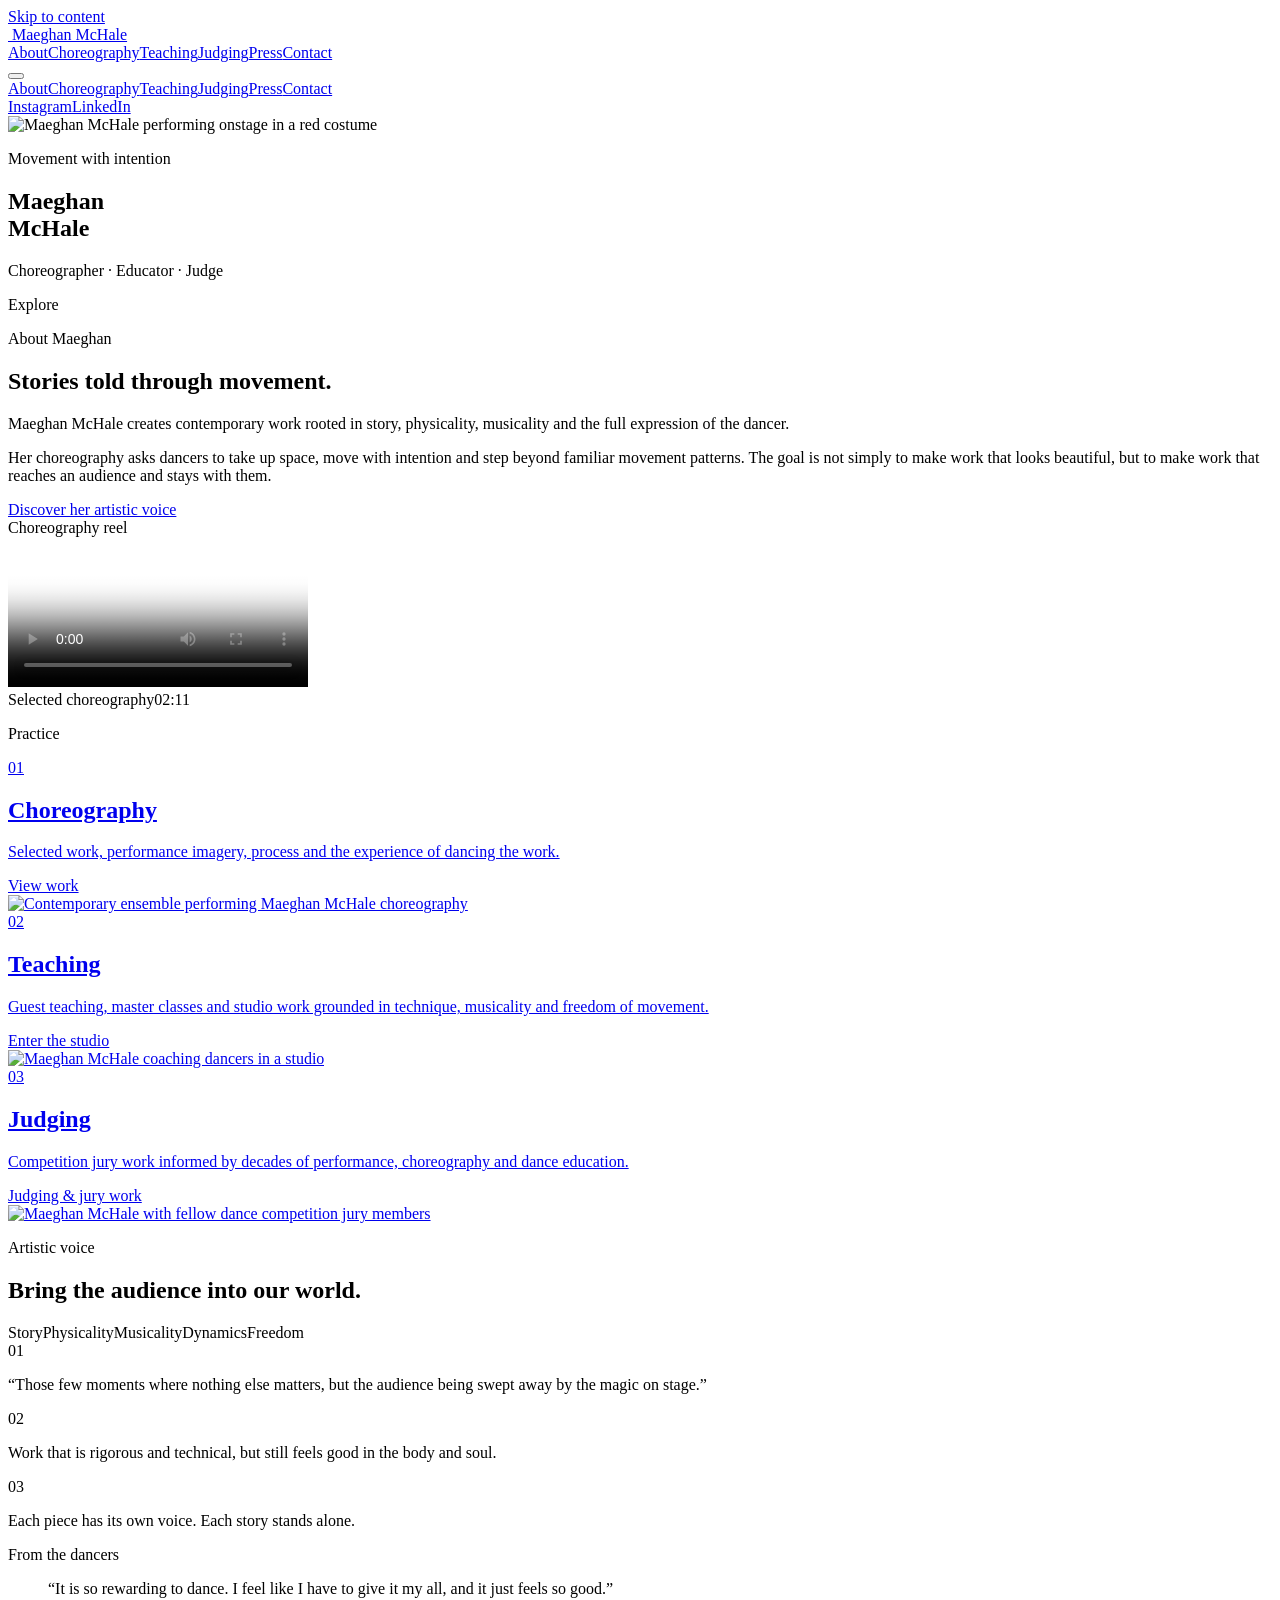
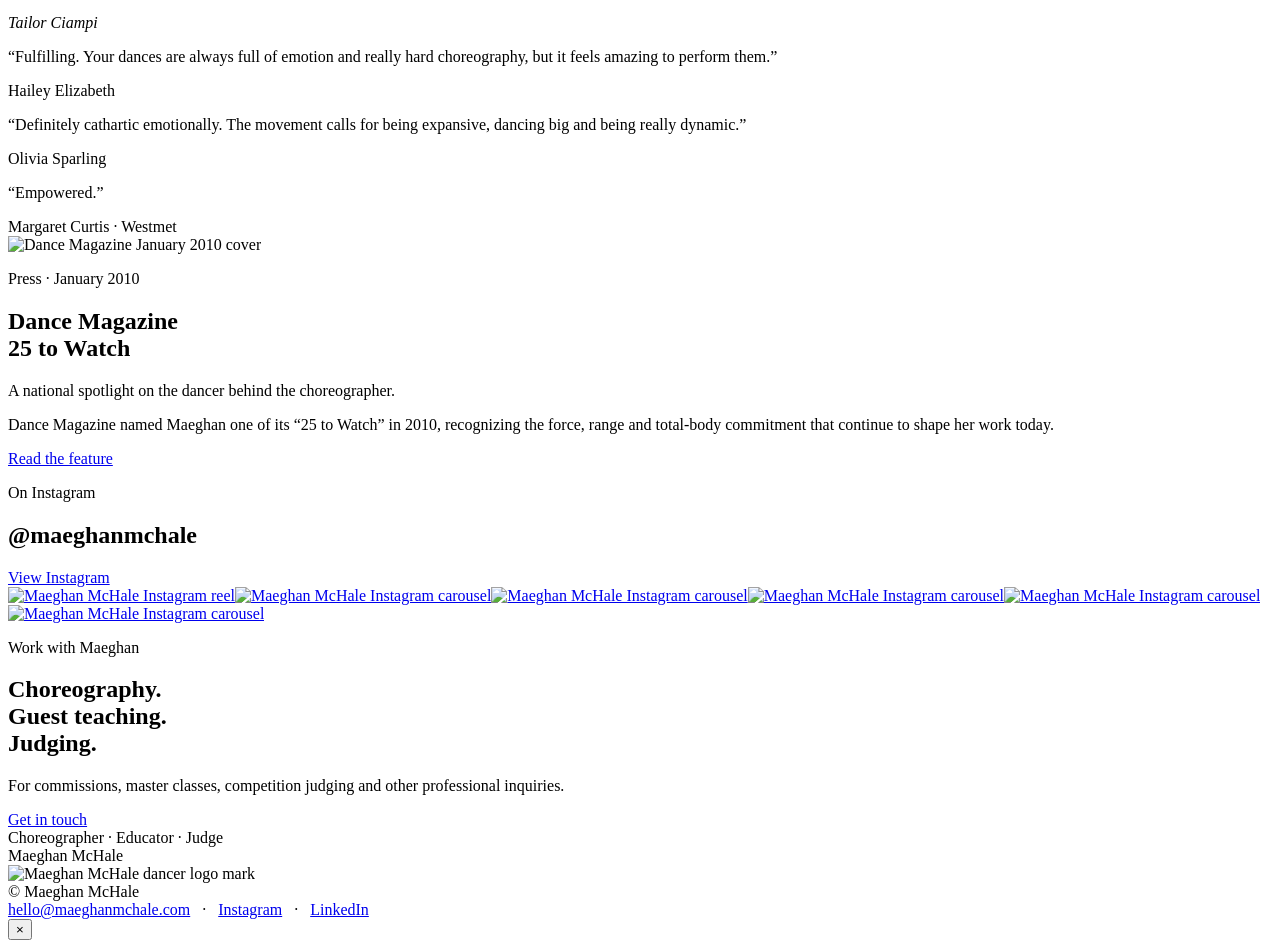
==== index.html @ ac483051 "Add files via upload" ====
<!doctype html>
<html lang="en"><head><meta charset="utf-8"><meta name="viewport" content="width=device-width, initial-scale=1"><title>Maeghan McHale | Choreographer, Educator, Judge</title><meta name="description" content="Official website of choreographer, educator and judge Maeghan McHale."><meta name="theme-color" content="#0a0a0a"><link rel="stylesheet" href="assets/css/styles.css"></head><body data-page="home"><a class="skip-link" href="#main">Skip to content</a>
<header class="site-header">
  <a class="brand" href="index.html" aria-label="Maeghan McHale home">
    <img class="brand-mark" src="assets/img/logo-mark.png" alt="" aria-hidden="true">
    <span class="brand-name">Maeghan McHale</span>
  </a>
  <nav class="desktop-nav" aria-label="Primary"><a data-nav="about" href="about.html">About</a><a data-nav="choreography" href="choreography.html">Choreography</a><a data-nav="teaching" href="teaching.html">Teaching</a><a data-nav="judging" href="judging.html">Judging</a><a data-nav="press" href="press.html">Press</a><a data-nav="contact" href="contact.html">Contact</a></nav>
  <button class="nav-toggle" type="button" aria-label="Open navigation" aria-expanded="false"><span></span><span></span></button>
</header>
<nav class="mobile-nav" aria-label="Mobile navigation">
  <div class="mobile-nav-inner"><a data-nav="about" href="about.html">About</a><a data-nav="choreography" href="choreography.html">Choreography</a><a data-nav="teaching" href="teaching.html">Teaching</a><a data-nav="judging" href="judging.html">Judging</a><a data-nav="press" href="press.html">Press</a><a data-nav="contact" href="contact.html">Contact</a><div class="mobile-socials"><a href="https://www.instagram.com/maeghanmchale/" target="_blank" rel="noreferrer">Instagram</a><a href="https://www.linkedin.com/in/maeghanmchale/" target="_blank" rel="noreferrer">LinkedIn</a></div></div>
</nav><main id="main">
<section class="hero home-hero">
  <img class="hero-image" src="assets/img/hero-maeghan.webp" alt="Maeghan McHale performing onstage in a red costume">
  <div class="hero-content container"><p class="hero-kicker">Movement with intention</p><h1 class="display hero-title">Maeghan<br>McHale</h1><p class="hero-subtitle">Choreographer · Educator · Judge</p></div><div class="hero-scroll">Explore</div>
</section>
<section class="section"><div class="container intro-grid reveal"><div><p class="eyebrow rose">About Maeghan</p><h2 class="heading">Stories told through movement.</h2></div><div class="copy"><p class="lede">Maeghan McHale creates contemporary work rooted in story, physicality, musicality and the full expression of the dancer.</p><p>Her choreography asks dancers to take up space, move with intention and step beyond familiar movement patterns. The goal is not simply to make work that looks beautiful, but to make work that reaches an audience and stays with them.</p><a class="link-arrow internal" href="about.html">Discover her artistic voice</a></div></div></section>
<section class="section dark"><div class="container reveal"><div class="eyebrow rose-on-dark">Choreography reel</div><div class="video-shell"><video controls preload="metadata" poster="assets/img/reel-poster.jpg"><source src="assets/video/maeghan-mchale-reel-720.mp4" type="video/mp4">Your browser does not support HTML video.</video></div><div class="video-caption"><span>Selected choreography</span><span>02:11</span></div></div></section>
<section class="section"><div class="container"><p class="eyebrow rose">Practice</p><div class="destination-list">
<a class="destination reveal" href="choreography.html"><div class="destination-copy"><div class="destination-number">01</div><h2 class="heading-sm heading">Choreography</h2><p>Selected work, performance imagery, process and the experience of dancing the work.</p><span class="link-arrow internal">View work</span></div><div class="destination-image"><img src="assets/img/performance-ensemble.webp" alt="Contemporary ensemble performing Maeghan McHale choreography" loading="lazy"></div></a>
<a class="destination reveal" href="teaching.html"><div class="destination-copy"><div class="destination-number">02</div><h2 class="heading-sm heading">Teaching</h2><p>Guest teaching, master classes and studio work grounded in technique, musicality and freedom of movement.</p><span class="link-arrow internal">Enter the studio</span></div><div class="destination-image"><img src="assets/img/teaching-coaching.webp" alt="Maeghan McHale coaching dancers in a studio" loading="lazy"></div></a>
<a class="destination reveal" href="judging.html"><div class="destination-copy"><div class="destination-number">03</div><h2 class="heading-sm heading">Judging</h2><p>Competition jury work informed by decades of performance, choreography and dance education.</p><span class="link-arrow internal">Judging & jury work</span></div><div class="destination-image"><img src="assets/img/judging-group.webp" alt="Maeghan McHale with fellow dance competition jury members" loading="lazy"></div></a>
</div></div></section>
<section class="section dark"><div class="container voice-grid reveal"><div><p class="eyebrow rose-on-dark">Artistic voice</p><h2 class="heading">Bring the audience into our world.</h2><div class="keywords"><span class="keyword">Story</span><span class="keyword">Physicality</span><span class="keyword">Musicality</span><span class="keyword">Dynamics</span><span class="keyword">Freedom</span></div></div><div class="voice-statements"><div class="voice-item"><span>01</span><p>“Those few moments where nothing else matters, but the audience being swept away by the magic on stage.”</p></div><div class="voice-item"><span>02</span><p>Work that is rigorous and technical, but still feels good in the body and soul.</p></div><div class="voice-item"><span>03</span><p>Each piece has its own voice. Each story stands alone.</p></div></div></div></section>
<section class="section rose-section"><div class="container reveal"><div class="quote-feature"><p class="eyebrow">From the dancers</p><blockquote>“It is so rewarding to dance. I feel like I have to give it my all, and it just feels so good.”</blockquote><cite>Tailor Ciampi</cite></div><div class="quote-grid"><article class="quote-card"><p>“Fulfilling. Your dances are always full of emotion and really hard choreography, but it feels amazing to perform them.”</p><footer>Hailey Elizabeth</footer></article><article class="quote-card"><p>“Definitely cathartic emotionally. The movement calls for being expansive, dancing big and being really dynamic.”</p><footer>Olivia Sparling</footer></article><article class="quote-card"><p>“Empowered.”</p><footer>Margaret Curtis · Westmet</footer></article></div></div></section>
<section class="section paper"><div class="container press-teaser reveal"><div class="cover-wrap"><img src="assets/img/dance-magazine-cover.webp" alt="Dance Magazine January 2010 cover" loading="lazy"></div><div><p class="eyebrow rose">Press · January 2010</p><h2 class="heading">Dance Magazine<br>25 to Watch</h2><p class="lede">A national spotlight on the dancer behind the choreographer.</p><p class="copy muted">Dance Magazine named Maeghan one of its “25 to Watch” in 2010, recognizing the force, range and total-body commitment that continue to shape her work today.</p><a class="link-arrow internal" href="press.html">Read the feature</a></div></div></section>
<section class="section"><div class="container"><div class="instagram-head reveal"><div><p class="eyebrow rose">On Instagram</p><h2 class="heading-sm heading">@maeghanmchale</h2></div><a class="link-arrow" href="https://www.instagram.com/maeghanmchale/" target="_blank" rel="noreferrer">View Instagram</a></div><div class="instagram-grid reveal" data-instagram-grid><a class="instagram-card" href="https://www.instagram.com/maeghanmchale/reel/DXO83TnjOILZAM1Jvqg9s7d6UC26cVV8WAMtTw0/" target="_blank" rel="noreferrer"><img src="assets/img/instagram/ig-01.webp" alt="Maeghan McHale Instagram reel"></a><a class="instagram-card" href="https://www.instagram.com/maeghanmchale/p/DYuOgRAloMpGaI6He7iqQ_gsu738bo01avMQ4Q0/" target="_blank" rel="noreferrer"><img src="assets/img/instagram/ig-02.webp" alt="Maeghan McHale Instagram carousel"></a><a class="instagram-card" href="https://www.instagram.com/maeghanmchale/p/DVtCXGdFpiVjuU-5tboAajP9s5Y6QzvPg8PLMU0/" target="_blank" rel="noreferrer"><img src="assets/img/instagram/ig-03.webp" alt="Maeghan McHale Instagram carousel"></a><a class="instagram-card" href="https://www.instagram.com/maeghanmchale/p/DTvZjTKFlH-gL-yW6ZyjoQGQ1bpgyp5hjlDJFc0/" target="_blank" rel="noreferrer"><img src="assets/img/instagram/ig-04.webp" alt="Maeghan McHale Instagram carousel"></a><a class="instagram-card" href="https://www.instagram.com/p/DM5JYrIA17nbGzQ6MTEHSLiz-9_uAaCgR7Xdpw0/?img_index=1" target="_blank" rel="noreferrer"><img src="assets/img/instagram/ig-05.webp" alt="Maeghan McHale Instagram carousel"></a><a class="instagram-card" href="https://www.instagram.com/maeghanmchale/p/DK9hVx3g8J1apIZnqXOo_A7v1ZpjvGOIMLPKYk0/" target="_blank" rel="noreferrer"><img src="assets/img/instagram/ig-06.webp" alt="Maeghan McHale Instagram carousel"></a></div></div></section>
<section class="section dark"><div class="container editorial-split reveal"><div><p class="eyebrow rose-on-dark">Work with Maeghan</p><h2 class="heading">Choreography.<br>Guest teaching.<br>Judging.</h2></div><div class="copy"><p class="lede">For commissions, master classes, competition judging and other professional inquiries.</p><a class="link-arrow internal" href="contact.html">Get in touch</a></div></div></section></main><footer class="site-footer">
  <div class="footer-top container">
    <div><div class="eyebrow rose-on-dark">Choreographer · Educator · Judge</div><div class="footer-name">Maeghan McHale</div></div>
    <img class="footer-mark" src="assets/img/logo-mark.png" alt="Maeghan McHale dancer logo mark">
  </div>
  <div class="footer-bottom container">
    <div>© <span data-year></span> Maeghan McHale</div>
    <div><a href="mailto:hello@maeghanmchale.com">hello@maeghanmchale.com</a> &nbsp; · &nbsp; <a href="https://www.instagram.com/maeghanmchale/" target="_blank" rel="noreferrer">Instagram</a> &nbsp; · &nbsp; <a href="https://www.linkedin.com/in/maeghanmchale/" target="_blank" rel="noreferrer">LinkedIn</a></div>
  </div>
</footer>
<div class="lightbox" aria-hidden="true"><button class="lightbox-close" type="button" aria-label="Close image">×</button><img alt=""></div>
<script src="assets/js/site.js"></script></body></html>
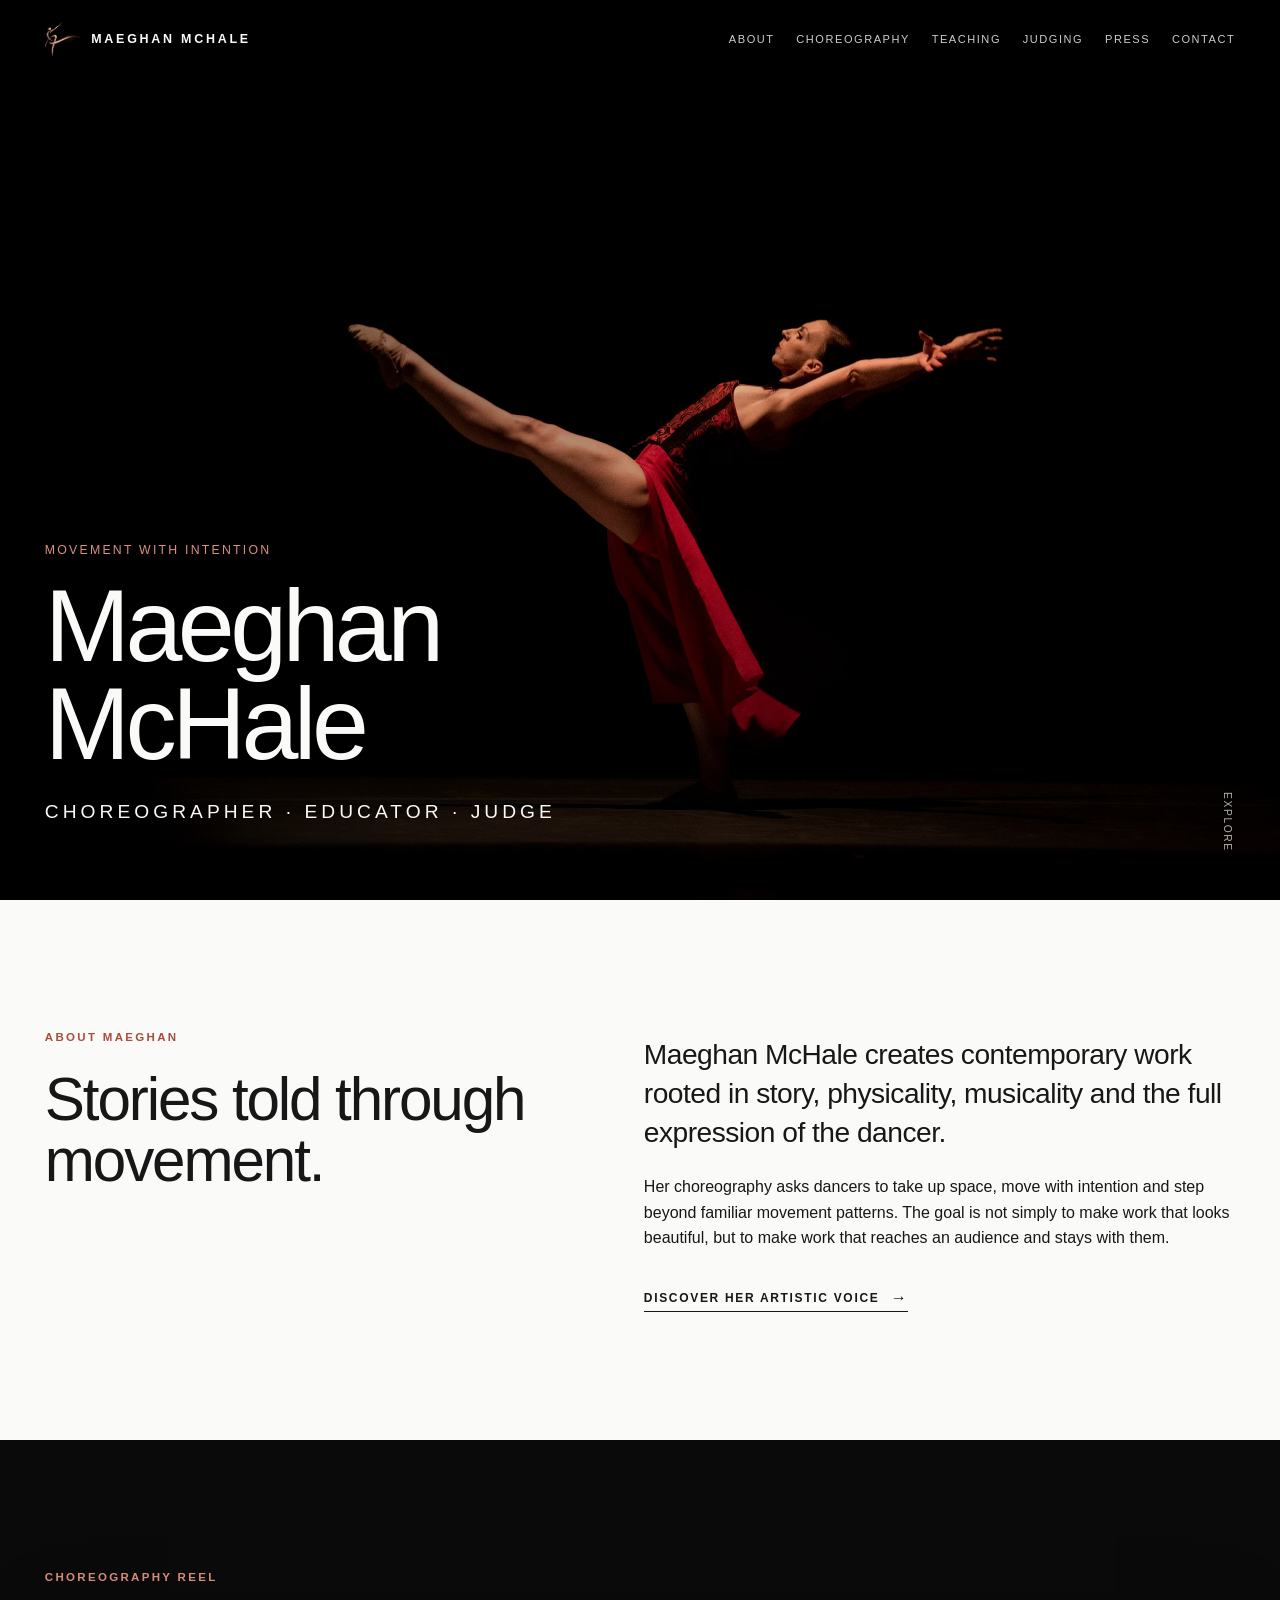
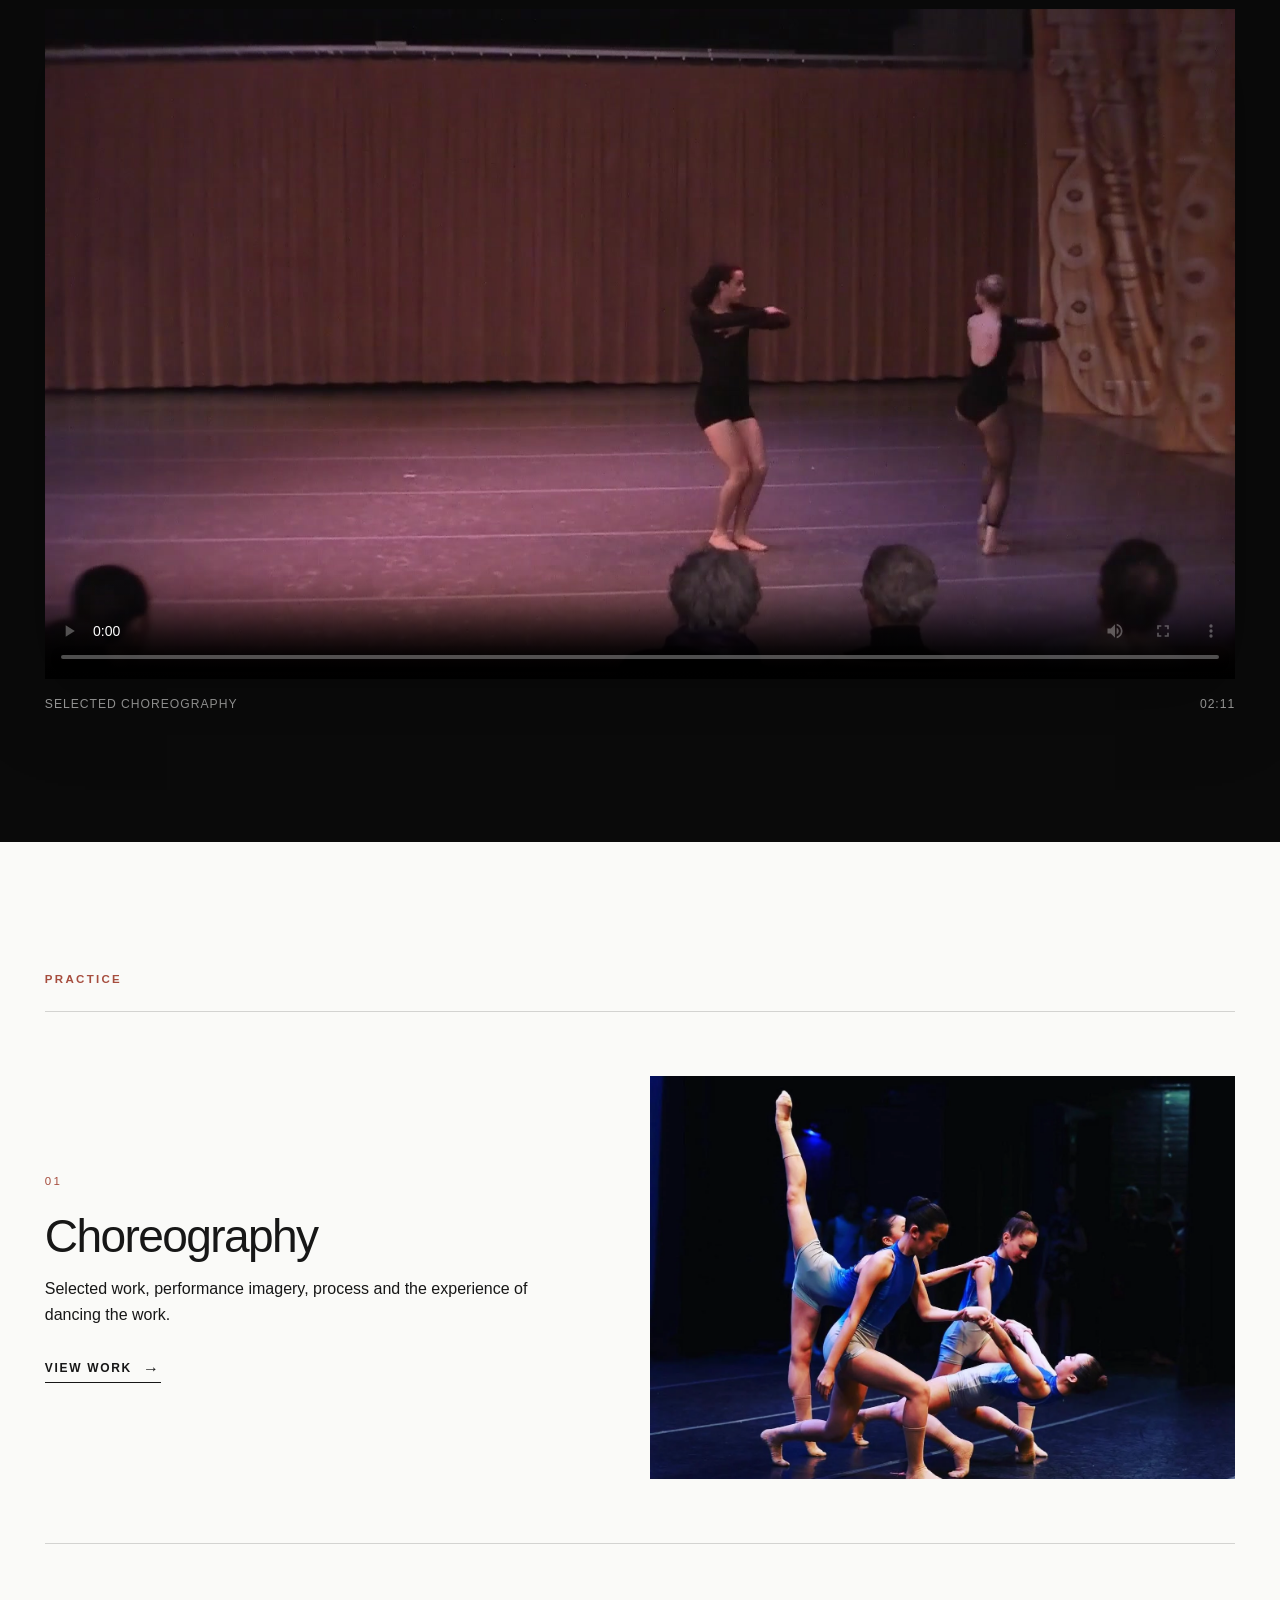
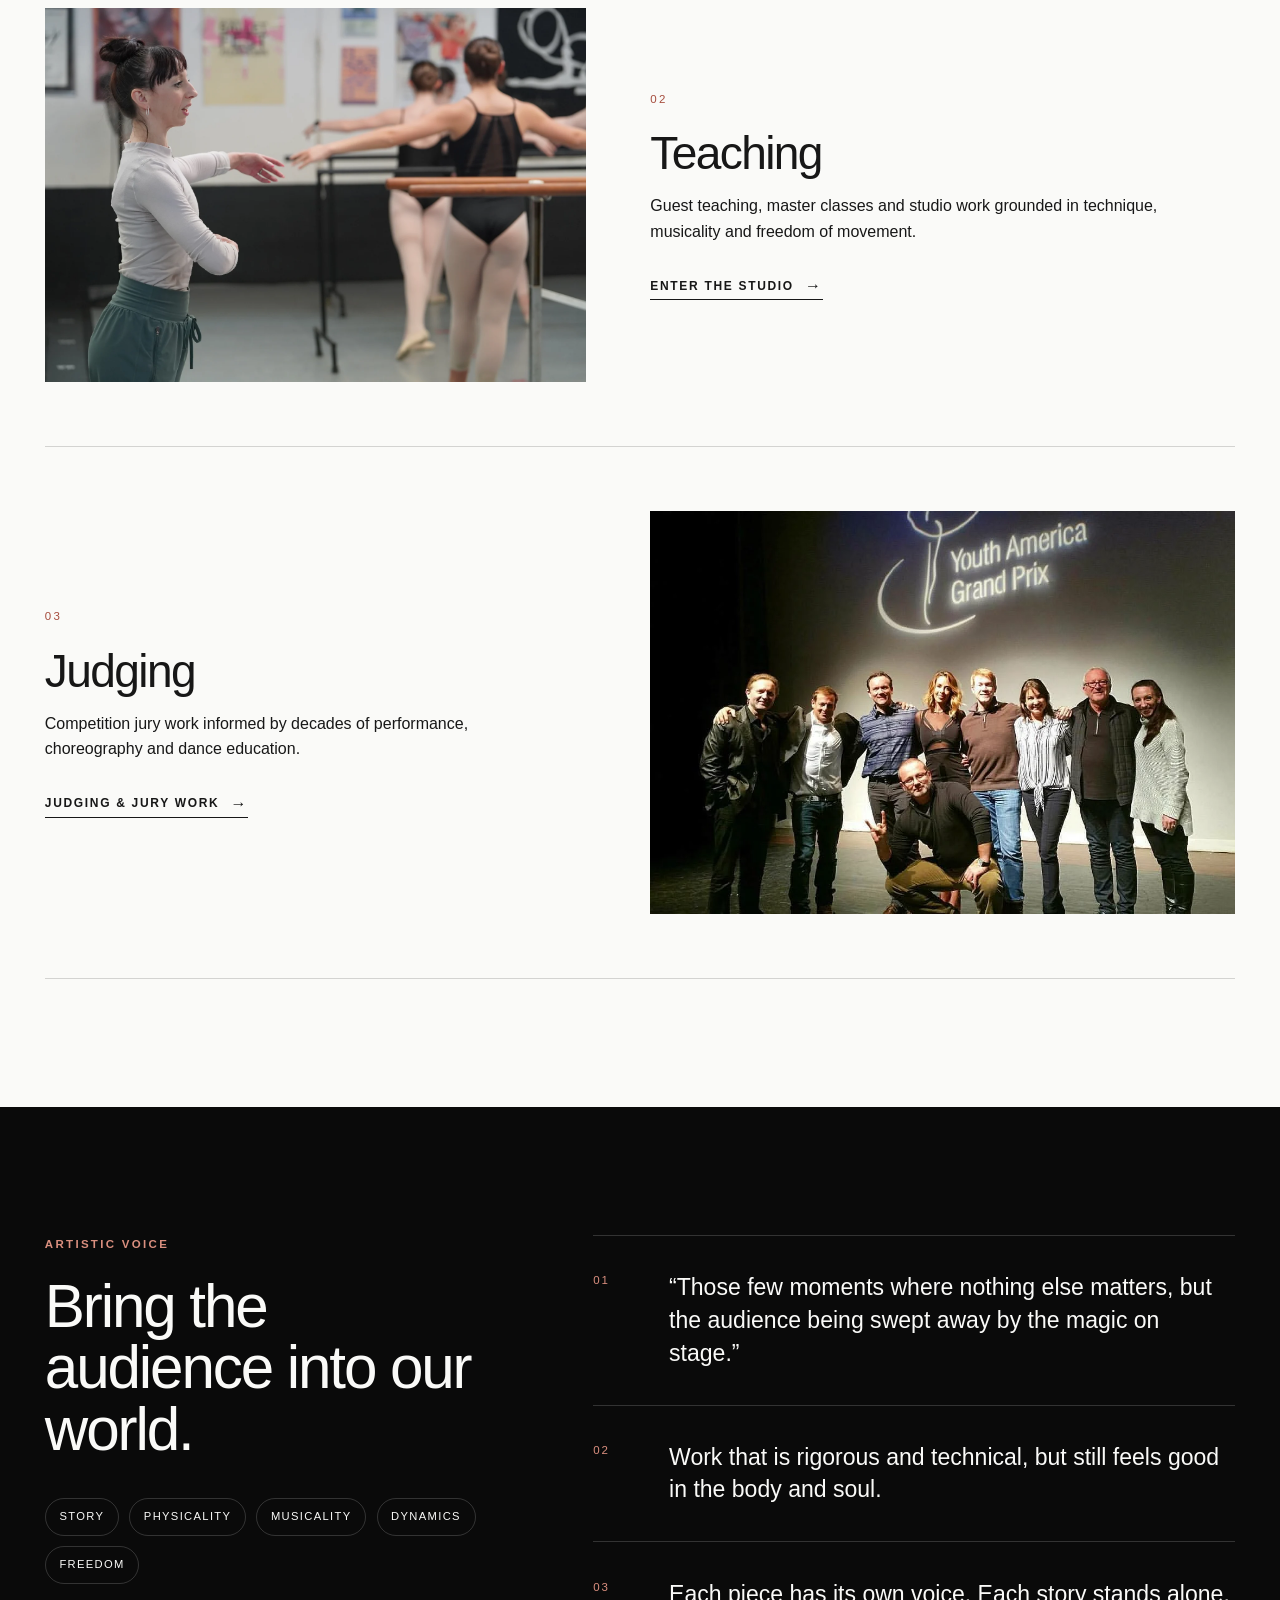
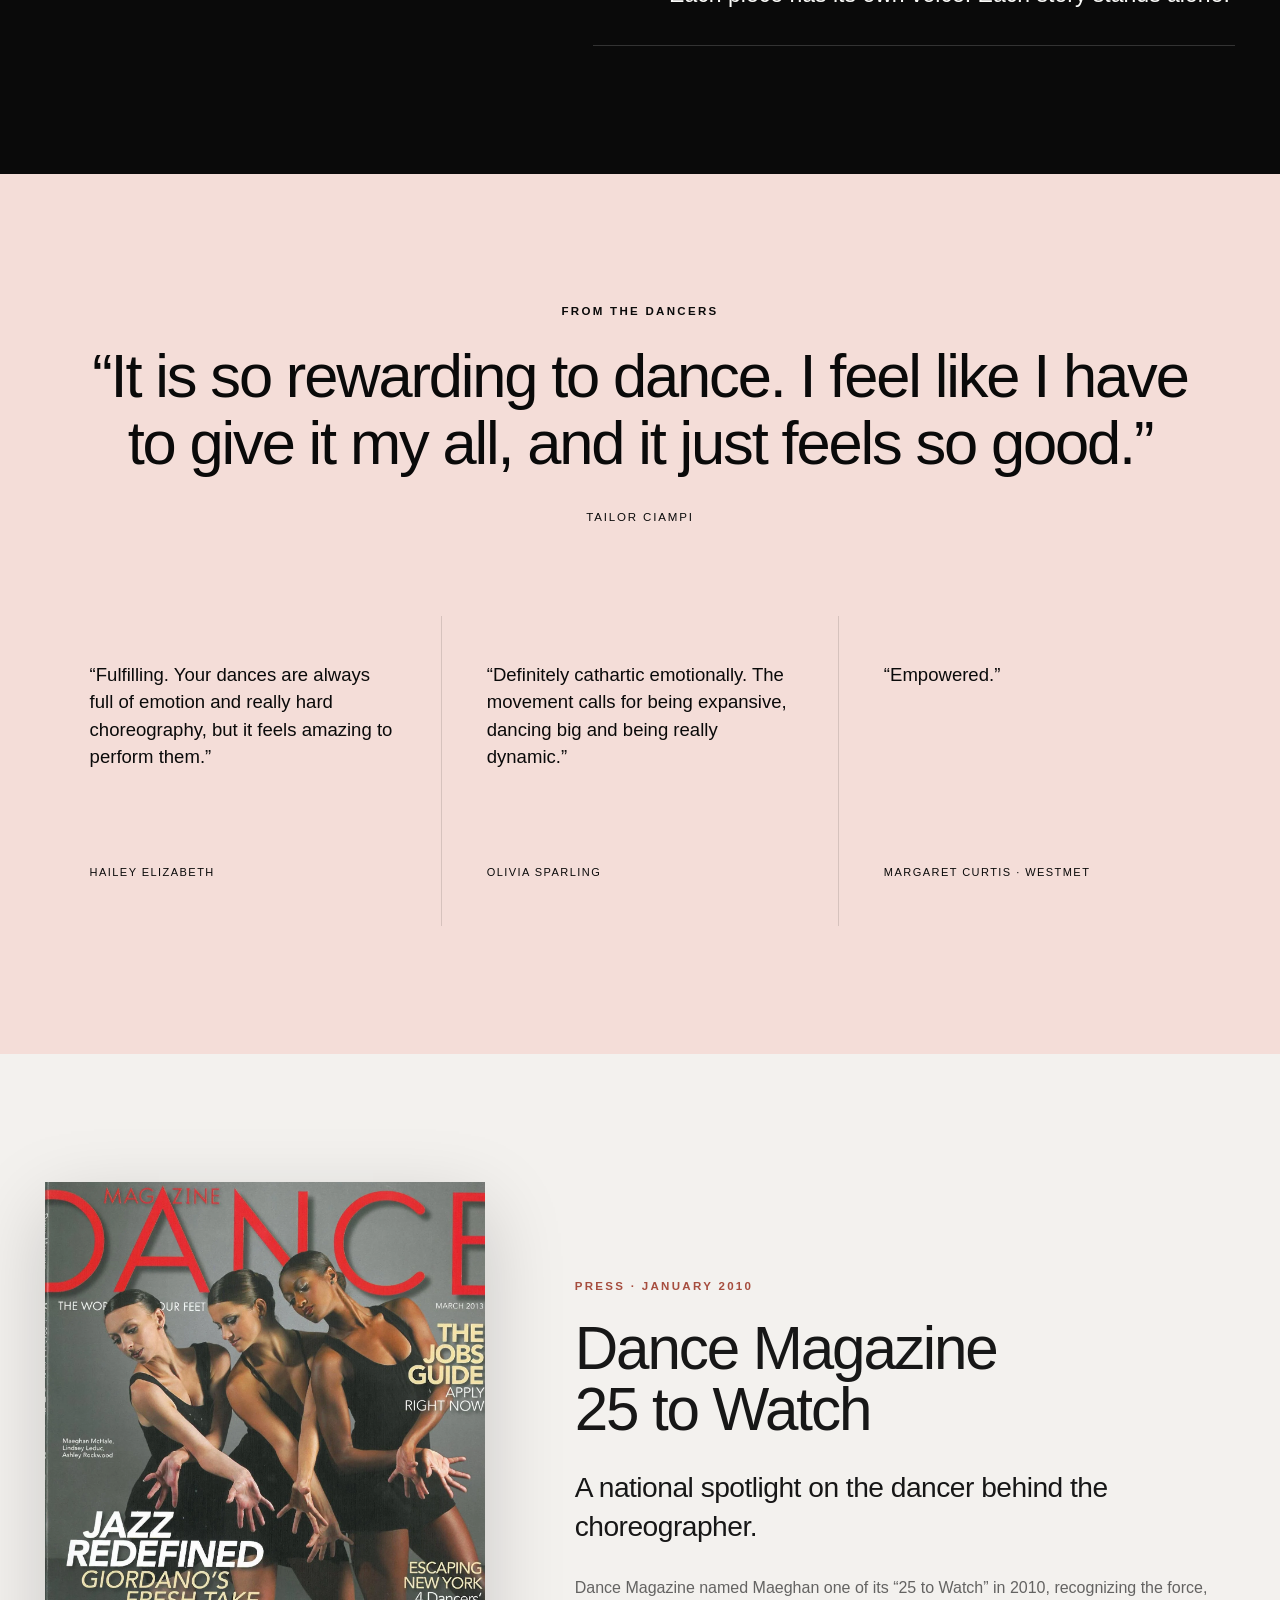
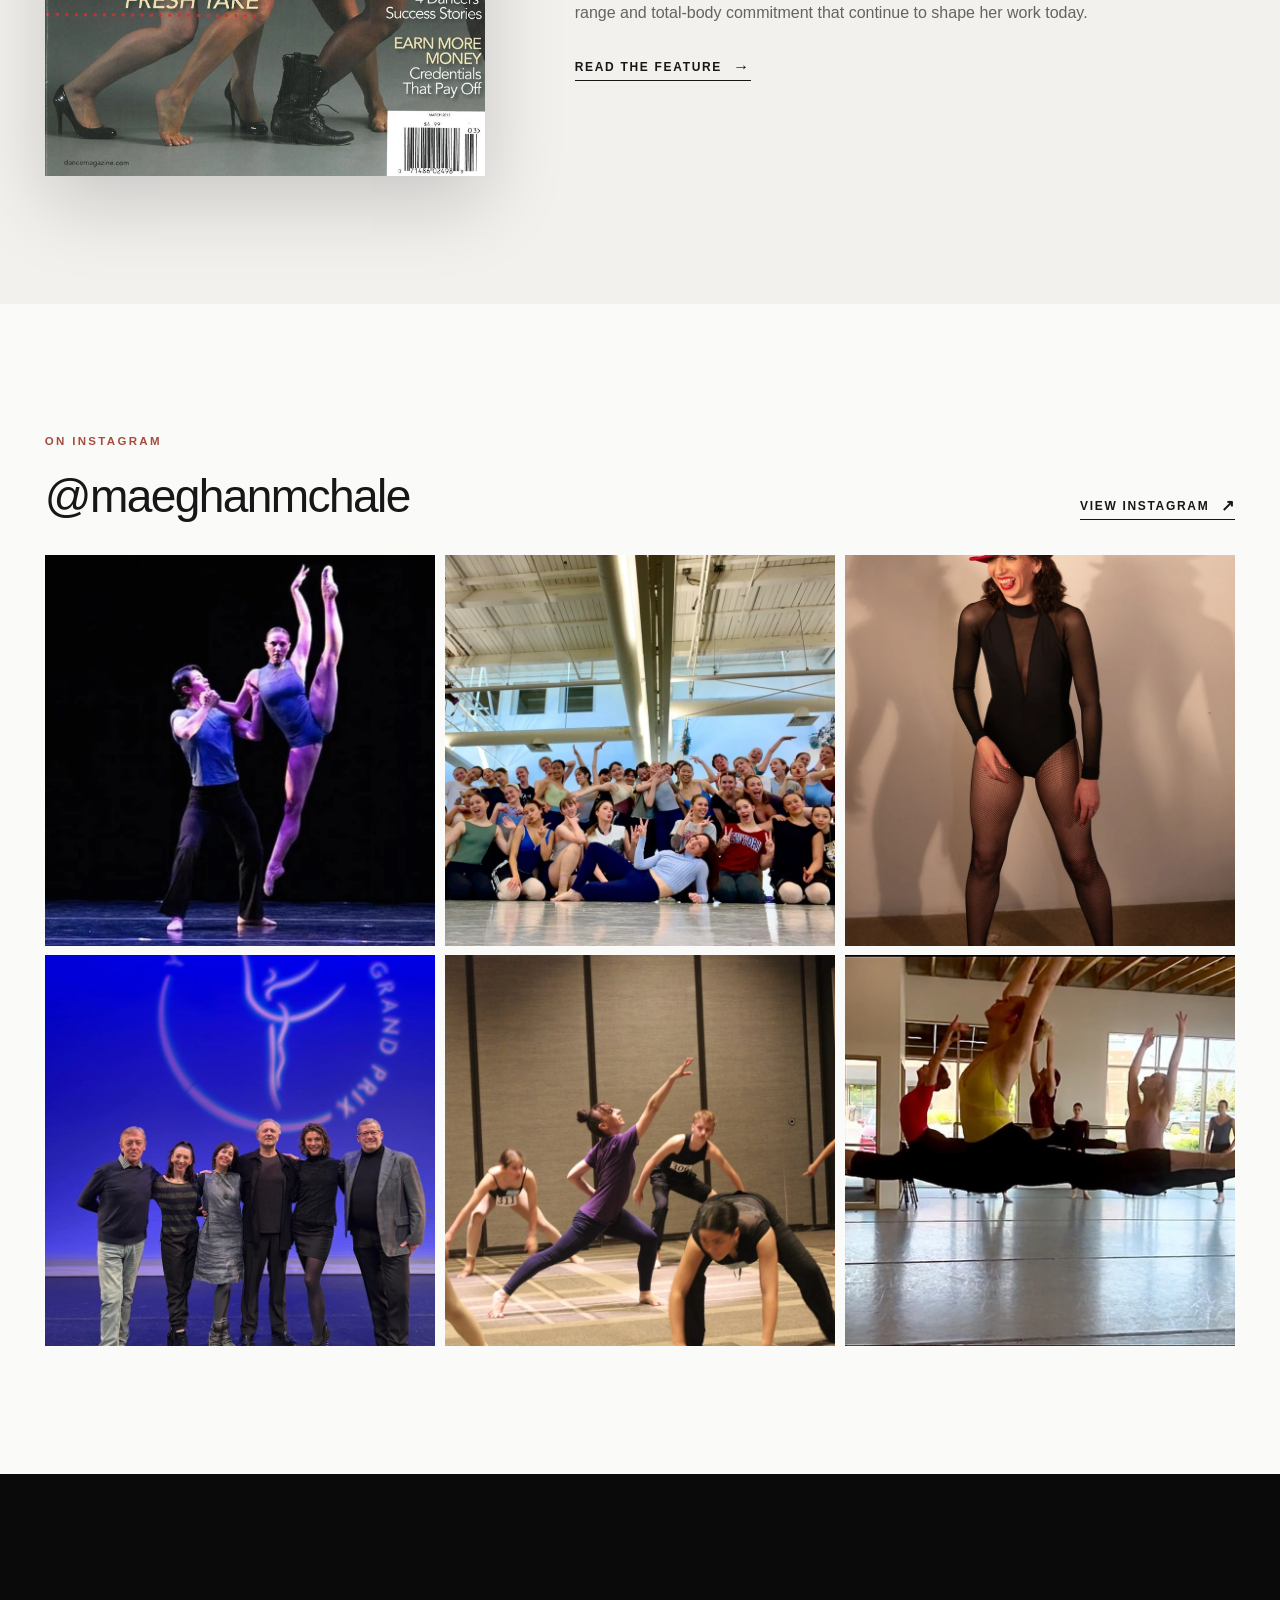
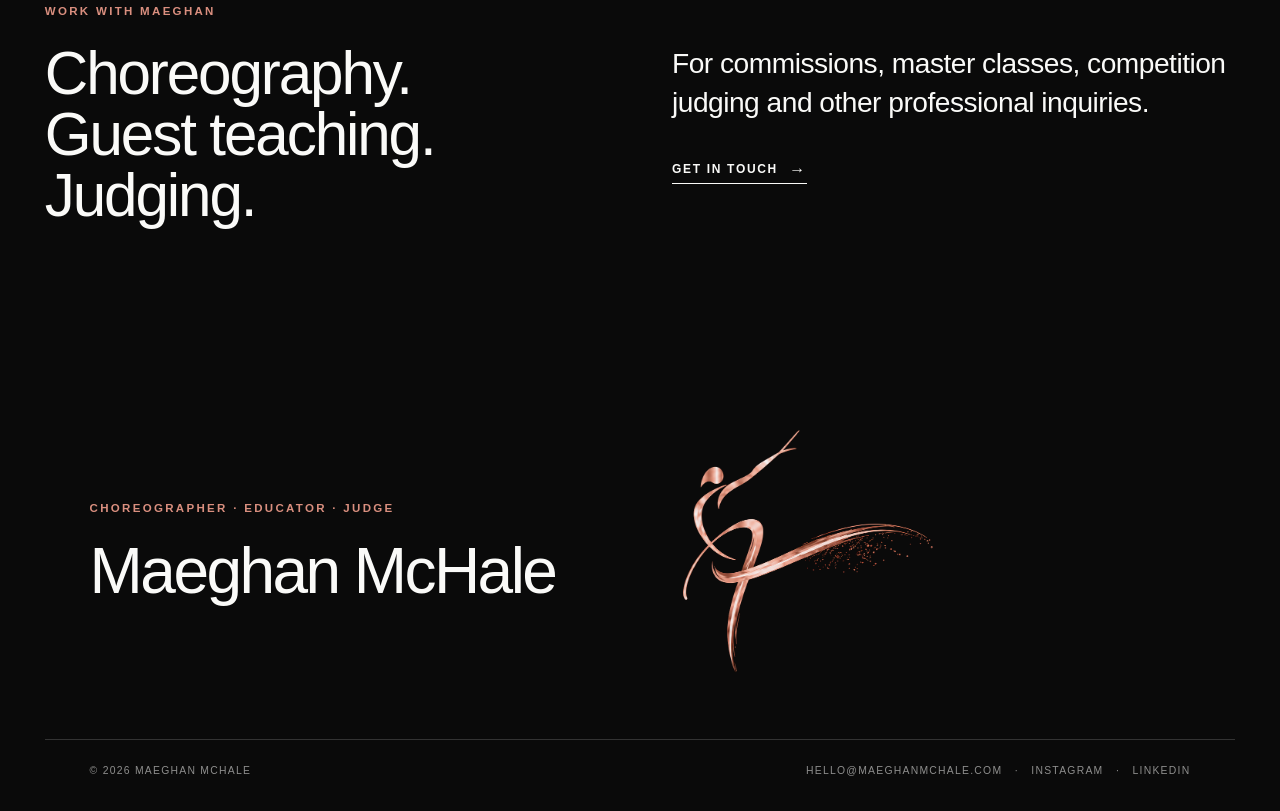
==== commit d2b867ea: "Add files via upload" ====
--- a/index.html
+++ b/index.html
@@ -1,5 +1,5 @@
 <!doctype html>
-<html lang="en"><head><meta charset="utf-8"><meta name="viewport" content="width=device-width, initial-scale=1"><title>Maeghan McHale | Choreographer, Educator, Judge</title><meta name="description" content="Official website of choreographer, educator and judge Maeghan McHale."><meta name="theme-color" content="#0a0a0a"><link rel="stylesheet" href="assets/css/styles.css"></head><body data-page="home"><a class="skip-link" href="#main">Skip to content</a>
+<html lang="en"><head><meta charset="utf-8"><meta name="viewport" content="width=device-width, initial-scale=1"><title>Maeghan McHale | Choreographer, Educator, Judge</title><meta name="description" content="Official website of choreographer, educator and judge Maeghan McHale."><meta name="theme-color" content="#0a0a0a"><link rel="canonical" href="https://maeghanmchale.com/"><meta property="og:type" content="website"><meta property="og:site_name" content="Maeghan McHale"><meta property="og:title" content="Maeghan McHale | Choreographer, Educator, Judge"><meta property="og:description" content="Choreography, teaching, judging and selected work from Maeghan McHale."><meta property="og:url" content="https://maeghanmchale.com/"><meta property="og:image" content="https://maeghanmchale.com/assets/img/maeghan-mchale-social.jpg"><meta property="og:image:width" content="1200"><meta property="og:image:height" content="630"><meta property="og:image:alt" content="Maeghan McHale performing onstage"><meta name="twitter:card" content="summary_large_image"><meta name="twitter:title" content="Maeghan McHale | Choreographer, Educator, Judge"><meta name="twitter:description" content="Choreography, teaching, judging and selected work from Maeghan McHale."><meta name="twitter:image" content="https://maeghanmchale.com/assets/img/maeghan-mchale-social.jpg"><link rel="icon" href="assets/img/favicon.ico" sizes="any"><link rel="icon" type="image/png" sizes="32x32" href="assets/img/favicon-32x32.png"><link rel="apple-touch-icon" sizes="180x180" href="assets/img/apple-touch-icon.png"><link rel="stylesheet" href="assets/css/styles.css"><script type="application/ld+json">{"@context":"https://schema.org","@type":"Person","name":"Maeghan McHale","url":"https://maeghanmchale.com/","image":"https://maeghanmchale.com/assets/img/hero-maeghan.webp","jobTitle":"Choreographer, Educator, Judge","sameAs":["https://www.instagram.com/maeghanmchale/","https://www.linkedin.com/in/maeghanmchale/"]}</script></head><body data-page="home"><a class="skip-link" href="#main">Skip to content</a>
 <header class="site-header">
   <a class="brand" href="index.html" aria-label="Maeghan McHale home">
     <img class="brand-mark" src="assets/img/logo-mark.png" alt="" aria-hidden="true">
@@ -24,7 +24,7 @@
 </div></div></section>
 <section class="section dark"><div class="container voice-grid reveal"><div><p class="eyebrow rose-on-dark">Artistic voice</p><h2 class="heading">Bring the audience into our world.</h2><div class="keywords"><span class="keyword">Story</span><span class="keyword">Physicality</span><span class="keyword">Musicality</span><span class="keyword">Dynamics</span><span class="keyword">Freedom</span></div></div><div class="voice-statements"><div class="voice-item"><span>01</span><p>“Those few moments where nothing else matters, but the audience being swept away by the magic on stage.”</p></div><div class="voice-item"><span>02</span><p>Work that is rigorous and technical, but still feels good in the body and soul.</p></div><div class="voice-item"><span>03</span><p>Each piece has its own voice. Each story stands alone.</p></div></div></div></section>
 <section class="section rose-section"><div class="container reveal"><div class="quote-feature"><p class="eyebrow">From the dancers</p><blockquote>“It is so rewarding to dance. I feel like I have to give it my all, and it just feels so good.”</blockquote><cite>Tailor Ciampi</cite></div><div class="quote-grid"><article class="quote-card"><p>“Fulfilling. Your dances are always full of emotion and really hard choreography, but it feels amazing to perform them.”</p><footer>Hailey Elizabeth</footer></article><article class="quote-card"><p>“Definitely cathartic emotionally. The movement calls for being expansive, dancing big and being really dynamic.”</p><footer>Olivia Sparling</footer></article><article class="quote-card"><p>“Empowered.”</p><footer>Margaret Curtis · Westmet</footer></article></div></div></section>
-<section class="section paper"><div class="container press-teaser reveal"><div class="cover-wrap"><img src="assets/img/dance-magazine-cover.webp" alt="Dance Magazine January 2010 cover" loading="lazy"></div><div><p class="eyebrow rose">Press · January 2010</p><h2 class="heading">Dance Magazine<br>25 to Watch</h2><p class="lede">A national spotlight on the dancer behind the choreographer.</p><p class="copy muted">Dance Magazine named Maeghan one of its “25 to Watch” in 2010, recognizing the force, range and total-body commitment that continue to shape her work today.</p><a class="link-arrow internal" href="press.html">Read the feature</a></div></div></section>
+<section class="section paper"><div class="container press-teaser reveal"><div class="cover-wrap"><img src="assets/img/dance-magazine-cover.webp" alt="Dance Magazine March 2013 cover featuring Maeghan McHale with Giordano Dance Chicago" loading="lazy"></div><div><p class="eyebrow rose">Press · January 2010</p><h2 class="heading">Dance Magazine<br>25 to Watch</h2><p class="lede">A national spotlight on the dancer behind the choreographer.</p><p class="copy muted">Dance Magazine named Maeghan one of its “25 to Watch” in 2010, recognizing the force, range and total-body commitment that continue to shape her work today.</p><a class="link-arrow internal" href="press.html">Read the feature</a></div></div></section>
 <section class="section"><div class="container"><div class="instagram-head reveal"><div><p class="eyebrow rose">On Instagram</p><h2 class="heading-sm heading">@maeghanmchale</h2></div><a class="link-arrow" href="https://www.instagram.com/maeghanmchale/" target="_blank" rel="noreferrer">View Instagram</a></div><div class="instagram-grid reveal" data-instagram-grid><a class="instagram-card" href="https://www.instagram.com/maeghanmchale/reel/DXO83TnjOILZAM1Jvqg9s7d6UC26cVV8WAMtTw0/" target="_blank" rel="noreferrer"><img src="assets/img/instagram/ig-01.webp" alt="Maeghan McHale Instagram reel"></a><a class="instagram-card" href="https://www.instagram.com/maeghanmchale/p/DYuOgRAloMpGaI6He7iqQ_gsu738bo01avMQ4Q0/" target="_blank" rel="noreferrer"><img src="assets/img/instagram/ig-02.webp" alt="Maeghan McHale Instagram carousel"></a><a class="instagram-card" href="https://www.instagram.com/maeghanmchale/p/DVtCXGdFpiVjuU-5tboAajP9s5Y6QzvPg8PLMU0/" target="_blank" rel="noreferrer"><img src="assets/img/instagram/ig-03.webp" alt="Maeghan McHale Instagram carousel"></a><a class="instagram-card" href="https://www.instagram.com/maeghanmchale/p/DTvZjTKFlH-gL-yW6ZyjoQGQ1bpgyp5hjlDJFc0/" target="_blank" rel="noreferrer"><img src="assets/img/instagram/ig-04.webp" alt="Maeghan McHale Instagram carousel"></a><a class="instagram-card" href="https://www.instagram.com/p/DM5JYrIA17nbGzQ6MTEHSLiz-9_uAaCgR7Xdpw0/?img_index=1" target="_blank" rel="noreferrer"><img src="assets/img/instagram/ig-05.webp" alt="Maeghan McHale Instagram carousel"></a><a class="instagram-card" href="https://www.instagram.com/maeghanmchale/p/DK9hVx3g8J1apIZnqXOo_A7v1ZpjvGOIMLPKYk0/" target="_blank" rel="noreferrer"><img src="assets/img/instagram/ig-06.webp" alt="Maeghan McHale Instagram carousel"></a></div></div></section>
 <section class="section dark"><div class="container editorial-split reveal"><div><p class="eyebrow rose-on-dark">Work with Maeghan</p><h2 class="heading">Choreography.<br>Guest teaching.<br>Judging.</h2></div><div class="copy"><p class="lede">For commissions, master classes, competition judging and other professional inquiries.</p><a class="link-arrow internal" href="contact.html">Get in touch</a></div></div></section></main><footer class="site-footer">
   <div class="footer-top container">
--- a/assets/css/styles.css
+++ b/assets/css/styles.css
@@ -0,0 +1,558 @@
+:root {
+  --black: #0a0a0a;
+  --ink: #171717;
+  --white: #fafaf8;
+  --paper: #f3f1ee;
+  --gray: #ddd8d3;
+  --rose: #da8f7f;
+  --rose-deep: #a64d3e;
+  --rose-pale: #f4ddd8;
+  --line-dark: rgba(255,255,255,.17);
+  --line-light: rgba(10,10,10,.16);
+  --max: 1440px;
+  --pad: clamp(1.15rem, 3.5vw, 4.5rem);
+  --section: clamp(5rem, 10vw, 10rem);
+  --ease: cubic-bezier(.22,.61,.36,1);
+}
+
+* { box-sizing: border-box; }
+html { scroll-behavior: smooth; }
+body {
+  margin: 0;
+  background: var(--white);
+  color: var(--ink);
+  font-family: ui-sans-serif, -apple-system, BlinkMacSystemFont, "Helvetica Neue", Arial, sans-serif;
+  font-size: 16px;
+  line-height: 1.6;
+  text-rendering: optimizeLegibility;
+  -webkit-font-smoothing: antialiased;
+}
+body.nav-open { overflow: hidden; }
+a { color: inherit; text-decoration: none; }
+img, video { display: block; max-width: 100%; }
+button, input, textarea, select { font: inherit; }
+button { color: inherit; }
+::selection { background: var(--rose); color: var(--black); }
+
+.skip-link {
+  position: fixed; left: 1rem; top: 1rem; z-index: 300;
+  transform: translateY(-200%); background: var(--white); color: var(--black);
+  padding: .7rem 1rem; border-radius: 999px;
+}
+.skip-link:focus { transform: translateY(0); }
+
+.container { width: min(100%, var(--max)); margin: 0 auto; padding-inline: var(--pad); }
+.eyebrow {
+  margin: 0 0 1.4rem; text-transform: uppercase; letter-spacing: .2em;
+  font-size: .72rem; font-weight: 650;
+}
+.eyebrow.rose { color: var(--rose-deep); }
+.dark .eyebrow.rose, .rose-on-dark { color: var(--rose); }
+.display {
+  margin: 0; font-weight: 400; letter-spacing: -.045em; line-height: .96;
+  font-size: clamp(3.2rem, 8vw, 8.7rem);
+}
+.display-sm { font-size: clamp(2.7rem, 6.5vw, 6.7rem); }
+.heading {
+  margin: 0; font-weight: 400; letter-spacing: -.035em; line-height: 1.02;
+  font-size: clamp(2.25rem, 4.7vw, 5.2rem);
+}
+.heading-sm { font-size: clamp(1.8rem, 3.6vw, 3.8rem); }
+.lede { font-size: clamp(1.25rem, 2.2vw, 2rem); line-height: 1.38; letter-spacing: -.018em; }
+.copy { max-width: 48rem; font-size: clamp(1rem, 1.25vw, 1.18rem); }
+.copy p { margin: 0 0 1.35rem; }
+.muted { color: rgba(23,23,23,.65); }
+.dark .muted { color: rgba(250,250,248,.62); }
+
+.link-arrow {
+  display: inline-flex; align-items: center; gap: .7rem; margin-top: 1rem;
+  text-transform: uppercase; letter-spacing: .14em; font-size: .75rem; font-weight: 650;
+  border-bottom: 1px solid currentColor; padding-bottom: .22rem;
+}
+.link-arrow::after { content: "↗"; font-size: 1rem; line-height: 1; transition: transform .25s var(--ease); }
+.link-arrow.internal::after { content: "→"; }
+.link-arrow:hover::after { transform: translate(.18rem,-.08rem); }
+.link-arrow.internal:hover::after { transform: translateX(.2rem); }
+
+/* Header */
+.site-header {
+  position: absolute; inset: 0 0 auto 0; z-index: 100; color: var(--white);
+  padding: 1.35rem var(--pad); display: flex; align-items: center; justify-content: space-between;
+  gap: 2rem;
+}
+.site-header.light-header { color: var(--black); }
+.brand { display: flex; align-items: center; gap: .65rem; min-width: max-content; }
+.brand-mark { width: 31px; height: 31px; object-fit: contain; }
+.brand-name {
+  font-size: .78rem; letter-spacing: .22em; text-transform: uppercase; font-weight: 560;
+}
+.desktop-nav { display: flex; align-items: center; gap: clamp(.9rem, 1.7vw, 2rem); }
+.desktop-nav a {
+  position: relative; font-size: .69rem; text-transform: uppercase; letter-spacing: .14em;
+  opacity: .82; transition: opacity .2s ease;
+}
+.desktop-nav a:hover, .desktop-nav a[aria-current="page"] { opacity: 1; }
+.desktop-nav a[aria-current="page"]::after {
+  content: ""; position: absolute; left: 0; right: 0; bottom: -.52rem; height: 1px; background: var(--rose);
+}
+.nav-toggle {
+  display: none; background: transparent; border: 0; padding: .45rem; cursor: pointer;
+}
+.nav-toggle span { display: block; width: 25px; height: 1px; background: currentColor; margin: 6px 0; transition: .25s var(--ease); }
+.mobile-nav {
+  position: fixed; inset: 0; z-index: 90; background: var(--black); color: var(--white);
+  display: grid; place-items: center; opacity: 0; visibility: hidden; transition: .3s ease;
+}
+.mobile-nav.is-open { opacity: 1; visibility: visible; }
+.mobile-nav-inner { width: min(88vw, 560px); display: grid; gap: .45rem; }
+.mobile-nav a { font-size: clamp(2.3rem, 10vw, 5rem); line-height: 1.02; letter-spacing: -.04em; font-weight: 350; }
+.mobile-nav .mobile-socials { margin-top: 2rem; display: flex; gap: 1.2rem; font-size: .78rem; text-transform: uppercase; letter-spacing: .12em; }
+body.nav-open .nav-toggle { position: fixed; right: var(--pad); top: 1.1rem; color: var(--white); z-index: 110; }
+body.nav-open .nav-toggle span:first-child { transform: translateY(3.5px) rotate(45deg); }
+body.nav-open .nav-toggle span:last-child { transform: translateY(-3.5px) rotate(-45deg); }
+
+/* Hero */
+.hero {
+  min-height: 100svh; background: var(--black); color: var(--white); position: relative; overflow: hidden;
+  display: grid; align-items: end;
+}
+.hero-image {
+  position: absolute; inset: 0; width: 100%; height: 100%; object-fit: cover;
+}
+.home-hero .hero-image { object-position: 56% 54%; }
+.hero::after {
+  content: ""; position: absolute; inset: 0;
+  background: linear-gradient(90deg, rgba(0,0,0,.82) 0%, rgba(0,0,0,.38) 38%, rgba(0,0,0,.04) 68%, rgba(0,0,0,.18) 100%),
+              linear-gradient(0deg, rgba(0,0,0,.65) 0%, transparent 40%);
+}
+.hero-content { position: relative; z-index: 2; width: 100%; padding: clamp(7rem, 15vh, 11rem) var(--pad) clamp(3.2rem, 8vh, 6rem); }
+.hero-kicker { margin: 0 0 1rem; color: var(--rose); text-transform: uppercase; letter-spacing: .18em; font-size: .77rem; }
+.hero-title { max-width: 11ch; }
+.hero-subtitle {
+  margin: 1.5rem 0 0; font-size: clamp(.92rem, 1.5vw, 1.22rem); text-transform: uppercase;
+  letter-spacing: .21em; font-weight: 450;
+}
+.hero-scroll {
+  position: absolute; z-index: 2; right: var(--pad); bottom: 3rem; writing-mode: vertical-rl;
+  text-transform: uppercase; letter-spacing: .16em; font-size: .64rem; opacity: .7;
+}
+
+.page-hero { min-height: 72svh; }
+.page-hero::after { background: linear-gradient(90deg, rgba(0,0,0,.72), rgba(0,0,0,.14)), linear-gradient(0deg, rgba(0,0,0,.62), transparent 54%); }
+.page-hero .hero-content { padding-bottom: clamp(3rem, 7vw, 6rem); }
+.page-hero.about-hero .hero-image { object-position: 52% 44%; filter: grayscale(1); }
+.page-hero.choreo-hero .hero-image { object-position: 50% 58%; }
+.page-hero.teaching-hero .hero-image { object-position: 50% 40%; }
+.page-hero.judging-hero .hero-image { object-position: 50% 41%; }
+
+/* Sections */
+.section { padding-block: var(--section); }
+.section-tight { padding-block: clamp(3.8rem, 7vw, 7rem); }
+.dark { background: var(--black); color: var(--white); }
+.paper { background: var(--paper); }
+.rose-section { background: var(--rose-pale); color: var(--black); }
+.rule { border: 0; height: 1px; background: var(--line-light); margin: 0; }
+.dark .rule { background: var(--line-dark); }
+
+.intro-grid { display: grid; grid-template-columns: minmax(0,.9fr) minmax(0,1.1fr); gap: clamp(3rem, 9vw, 10rem); align-items: start; }
+.intro-grid .copy { margin-top: .5rem; }
+
+.editorial-split { display: grid; grid-template-columns: 1fr 1fr; gap: clamp(2rem, 5vw, 6rem); align-items: center; }
+.editorial-image { overflow: hidden; background: var(--gray); }
+.editorial-image img { width: 100%; height: 100%; object-fit: cover; transition: transform .8s var(--ease); }
+.editorial-image:hover img { transform: scale(1.015); }
+.editorial-image.tall { aspect-ratio: .72; }
+.editorial-image.landscape { aspect-ratio: 1.5; }
+
+/* Feature destinations */
+.destination-list { border-top: 1px solid var(--line-light); }
+.destination {
+  display: grid; grid-template-columns: 1fr 1.08fr; gap: clamp(1.5rem, 5vw, 6rem); align-items: center;
+  padding: clamp(2.2rem, 5vw, 5.5rem) 0; border-bottom: 1px solid var(--line-light);
+}
+.destination:nth-child(even) .destination-image { order: -1; }
+.destination-copy { padding-right: clamp(0rem, 4vw, 4rem); }
+.destination-number { color: var(--rose-deep); font-size: .72rem; letter-spacing: .2em; margin-bottom: 1.4rem; }
+.destination-image { overflow: hidden; aspect-ratio: 1.45; background: var(--gray); }
+.destination-image img { width: 100%; height: 100%; object-fit: cover; transition: transform .7s var(--ease); }
+.destination:hover .destination-image img { transform: scale(1.02); }
+
+/* Video */
+.video-shell { position: relative; background: #000; overflow: hidden; box-shadow: 0 20px 80px rgba(0,0,0,.25); }
+.video-shell video { width: 100%; aspect-ratio: 16 / 9; background: #000; }
+.video-caption { margin-top: 1rem; display: flex; justify-content: space-between; gap: 1rem; color: rgba(250,250,248,.62); font-size: .76rem; letter-spacing: .08em; text-transform: uppercase; }
+
+/* Quotes */
+.quote-feature { max-width: 1120px; margin: 0 auto; text-align: center; }
+.quote-feature blockquote {
+  margin: 0; font-size: clamp(2rem, 4.8vw, 5.3rem); line-height: 1.08; letter-spacing: -.035em; font-weight: 350;
+}
+.quote-feature cite { display: block; margin-top: 2rem; font-style: normal; text-transform: uppercase; letter-spacing: .16em; font-size: .72rem; }
+.quote-grid { display: grid; grid-template-columns: repeat(3,1fr); gap: 1px; background: rgba(10,10,10,.13); margin-top: clamp(4rem,7vw,7rem); }
+.quote-card { background: var(--rose-pale); padding: clamp(1.8rem, 3.5vw, 3.5rem); min-height: 310px; display: flex; flex-direction: column; justify-content: space-between; }
+.quote-card p { margin: 0 0 2rem; font-size: clamp(1.05rem, 1.45vw, 1.35rem); line-height: 1.48; }
+.quote-card footer { font-size: .69rem; text-transform: uppercase; letter-spacing: .13em; }
+
+/* Gallery */
+.gallery-grid { display: grid; grid-template-columns: repeat(12,1fr); gap: clamp(.7rem, 1.4vw, 1.3rem); }
+.gallery-item { position: relative; border: 0; padding: 0; cursor: zoom-in; overflow: hidden; background: #111; }
+.gallery-item img { width: 100%; height: 100%; object-fit: cover; transition: transform .6s var(--ease), opacity .3s ease; }
+.gallery-item:hover img { transform: scale(1.018); opacity: .92; }
+.gallery-item.wide { grid-column: span 7; aspect-ratio: 1.55; }
+.gallery-item.medium { grid-column: span 5; aspect-ratio: 1.15; }
+.gallery-item.third { grid-column: span 4; aspect-ratio: 1.15; }
+.gallery-item.tall { grid-column: span 5; aspect-ratio: .82; }
+.gallery-item.offset { grid-column: span 7; aspect-ratio: 1.2; }
+
+.lightbox {
+  position: fixed; inset: 0; z-index: 200; background: rgba(0,0,0,.94); display: grid; place-items: center;
+  padding: clamp(1rem, 4vw, 4rem); opacity: 0; visibility: hidden; transition: .25s ease;
+}
+.lightbox.open { opacity: 1; visibility: visible; }
+.lightbox img { max-width: min(94vw, 1700px); max-height: 90vh; object-fit: contain; }
+.lightbox-close { position: absolute; right: 1.2rem; top: 1.1rem; border: 0; background: transparent; color: #fff; font-size: 2.1rem; cursor: pointer; }
+
+/* Artistic voice */
+.voice-grid { display: grid; grid-template-columns: .82fr 1.18fr; gap: clamp(3rem, 8vw, 9rem); }
+.voice-statements { display: grid; gap: 0; border-top: 1px solid var(--line-dark); }
+.voice-item { padding: 2.2rem 0; border-bottom: 1px solid var(--line-dark); display: grid; grid-template-columns: 55px 1fr; gap: 1.3rem; }
+.voice-item span { color: var(--rose); font-size: .72rem; letter-spacing: .15em; }
+.voice-item p { margin: 0; font-size: clamp(1.15rem, 1.8vw, 1.65rem); line-height: 1.42; }
+.keywords { display: flex; flex-wrap: wrap; gap: .65rem; margin-top: 2.4rem; }
+.keyword { border: 1px solid var(--line-dark); border-radius: 999px; padding: .55rem .85rem; font-size: .7rem; letter-spacing: .12em; text-transform: uppercase; }
+
+/* Press */
+.press-teaser { display: grid; grid-template-columns: .8fr 1.2fr; align-items: center; gap: clamp(2rem, 7vw, 8rem); }
+.cover-wrap { max-width: 530px; box-shadow: 0 25px 75px rgba(0,0,0,.18); transform: none; }
+.cover-wrap img { width: 100%; }
+.press-article-layout { display: grid; grid-template-columns: minmax(280px,.72fr) minmax(0,1.28fr); gap: clamp(3rem, 8vw, 9rem); align-items: start; }
+.article-scan { position: sticky; top: 2rem; box-shadow: 0 15px 45px rgba(0,0,0,.1); }
+.article-meta { color: var(--rose-deep); text-transform: uppercase; letter-spacing: .16em; font-size: .7rem; }
+.article-body { font-size: clamp(1.12rem, 1.65vw, 1.48rem); line-height: 1.62; max-width: 45rem; }
+.article-body p:first-of-type::first-letter { float: left; font-size: 5.4rem; line-height: .72; padding: .2rem .7rem 0 0; color: var(--rose-deep); }
+.article-byline { margin-top: 2rem; text-transform: uppercase; letter-spacing: .13em; font-size: .72rem; }
+
+/* Timeline */
+.timeline { border-top: 1px solid var(--line-light); }
+.timeline-row { display: grid; grid-template-columns: 150px 1fr; gap: clamp(1.4rem, 4vw, 5rem); padding: 1.7rem 0; border-bottom: 1px solid var(--line-light); }
+.timeline-year { color: var(--rose-deep); font-size: .74rem; letter-spacing: .16em; text-transform: uppercase; }
+.timeline-row p { margin: 0; }
+
+/* Instagram */
+.instagram-head { display: flex; align-items: end; justify-content: space-between; gap: 2rem; margin-bottom: 2.2rem; }
+.instagram-grid { display: grid; grid-template-columns: repeat(3,1fr); gap: .6rem; }
+.instagram-card { position: relative; aspect-ratio: 1; overflow: hidden; background: #ddd; }
+.instagram-card img { width: 100%; height: 100%; object-fit: cover; transition: transform .6s var(--ease), filter .3s ease; }
+.instagram-card::after { content: "↗"; position: absolute; right: .8rem; top: .7rem; color: white; font-size: 1.15rem; opacity: 0; transition: opacity .25s ease; text-shadow: 0 2px 8px rgba(0,0,0,.35); }
+.instagram-card:hover img { transform: scale(1.025); filter: brightness(.82); }
+.instagram-card:hover::after { opacity: 1; }
+
+/* Contact */
+.contact-grid { display: grid; grid-template-columns: .83fr 1.17fr; gap: clamp(4rem, 10vw, 12rem); align-items: start; }
+.contact-details { margin-top: 3rem; display: grid; gap: 1rem; }
+.contact-details a { display: inline-flex; align-items: center; gap: .65rem; width: fit-content; border-bottom: 1px solid currentColor; padding-bottom: .2rem; }
+.social-links { display: flex; gap: .9rem; margin-top: 2rem; }
+.social-icon { width: 42px; height: 42px; display: grid; place-items: center; border: 1px solid var(--line-dark); border-radius: 50%; transition: .2s ease; }
+.social-icon:hover { background: var(--rose); color: var(--black); border-color: var(--rose); }
+.social-icon svg { width: 17px; height: 17px; fill: currentColor; }
+.contact-form { display: grid; gap: 1.2rem; }
+.field { display: grid; gap: .48rem; }
+.field label { text-transform: uppercase; letter-spacing: .14em; font-size: .67rem; }
+.field input, .field textarea, .field select {
+  width: 100%; border: 0; border-bottom: 1px solid var(--line-dark); background: transparent; color: var(--white);
+  border-radius: 0; padding: .8rem 0 1rem; outline: none;
+}
+.field input:focus, .field textarea:focus, .field select:focus { border-color: var(--rose); }
+.field select option { color: var(--black); }
+.field textarea { min-height: 150px; resize: vertical; }
+.submit-btn {
+  width: fit-content; margin-top: .8rem; padding: .85rem 1.25rem; border: 1px solid var(--rose); background: transparent;
+  color: var(--rose); text-transform: uppercase; letter-spacing: .14em; font-size: .7rem; cursor: pointer; transition: .2s ease;
+}
+.submit-btn:hover { background: var(--rose); color: var(--black); }
+.form-note { font-size: .75rem; color: rgba(250,250,248,.54); max-width: 32rem; }
+
+/* Footer */
+.site-footer { background: var(--black); color: var(--white); padding: 4.5rem var(--pad) 2rem; }
+.footer-top { display: flex; justify-content: space-between; align-items: end; gap: 3rem; padding-bottom: 4rem; }
+.footer-name { font-size: clamp(2.5rem, 5vw, 5.6rem); letter-spacing: -.04em; line-height: 1; font-weight: 350; }
+.footer-mark { width: min(180px, 28vw); opacity: .96; }
+.footer-bottom { border-top: 1px solid var(--line-dark); padding-top: 1.4rem; display: flex; justify-content: space-between; gap: 2rem; font-size: .65rem; text-transform: uppercase; letter-spacing: .12em; color: rgba(250,250,248,.55); }
+.footer-bottom a:hover { color: var(--rose); }
+
+/* Reveal */
+.reveal { opacity: 0; transform: translateY(22px); transition: opacity .75s var(--ease), transform .75s var(--ease); }
+.reveal.in-view { opacity: 1; transform: none; }
+
+@media (max-width: 980px) {
+  .desktop-nav { display: none; }
+  .nav-toggle { display: block; }
+  .intro-grid, .editorial-split, .voice-grid, .press-teaser, .press-article-layout, .contact-grid { grid-template-columns: 1fr; }
+  .editorial-split .editorial-image { max-height: 74svh; }
+  .destination { grid-template-columns: 1fr; }
+  .destination:nth-child(even) .destination-image { order: 0; }
+  .quote-grid { grid-template-columns: 1fr; }
+  .quote-card { min-height: 0; }
+  .article-scan { position: relative; top: 0; max-width: 600px; }
+  .gallery-item.wide, .gallery-item.medium, .gallery-item.tall, .gallery-item.offset { grid-column: span 6; }
+  .gallery-item.third { grid-column: span 6; }
+}
+
+@media (max-width: 680px) {
+  :root { --pad: 1.15rem; }
+  .site-header { padding-top: 1.05rem; }
+  .brand-name { font-size: .68rem; letter-spacing: .17em; }
+  .brand-mark { width: 26px; height: 26px; }
+  .home-hero { min-height: 82svh; }
+  .home-hero .hero-image { object-fit: cover; object-position: 58% 51%; }
+  .hero::after { background: linear-gradient(0deg, rgba(0,0,0,.88) 0%, rgba(0,0,0,.28) 55%, rgba(0,0,0,.08) 100%); }
+  .home-hero .hero-content { padding-bottom: 2.4rem; }
+  .hero-scroll { display: none; }
+  .page-hero { min-height: 64svh; }
+  .page-hero.about-hero .hero-image { object-position: 50% 42%; }
+  .page-hero.teaching-hero .hero-image { object-position: 55% 42%; }
+  .display { letter-spacing: -.055em; }
+  .intro-grid { gap: 2rem; }
+  .destination-copy { padding-right: 0; }
+  .destination-image { aspect-ratio: 1.15; }
+  .gallery-grid { gap: .45rem; }
+  .gallery-item.wide, .gallery-item.medium, .gallery-item.third, .gallery-item.tall, .gallery-item.offset { grid-column: span 12; aspect-ratio: 1.2; }
+  .gallery-item.tall { aspect-ratio: .92; }
+  .voice-item { grid-template-columns: 35px 1fr; }
+  .timeline-row { grid-template-columns: 1fr; gap: .35rem; }
+  .instagram-head { align-items: start; flex-direction: column; }
+  .instagram-grid { grid-template-columns: repeat(2,1fr); }
+  .footer-top { align-items: start; flex-direction: column; }
+  .footer-mark { width: 130px; }
+  .footer-bottom { flex-direction: column; gap: .6rem; }
+}
+
+@media (prefers-reduced-motion: reduce) {
+  html { scroll-behavior: auto; }
+  *, *::before, *::after { animation-duration: .01ms !important; transition-duration: .01ms !important; }
+  .reveal { opacity: 1; transform: none; }
+}
+
+
+/* Revision 02: vertical About hero, updated logo treatment, safer image crops, and contact refinements */
+.about-portrait-hero {
+  min-height: 100svh;
+  background: var(--black);
+  color: var(--white);
+  display: grid;
+  align-items: center;
+  padding-block: clamp(7.2rem, 12vh, 10rem) clamp(3.2rem, 7vh, 5rem);
+}
+.about-portrait-grid {
+  display: grid;
+  grid-template-columns: minmax(0,.78fr) minmax(360px,.92fr);
+  align-items: center;
+  gap: clamp(3rem, 8vw, 8.5rem);
+}
+.about-portrait-copy { position: relative; z-index: 2; }
+.about-portrait-frame {
+  justify-self: end;
+  width: min(100%, 620px);
+  aspect-ratio: 2 / 3;
+  overflow: hidden;
+  background: #a8a8a8;
+  box-shadow: 0 28px 90px rgba(0,0,0,.35);
+}
+.about-portrait-frame img { width: 100%; height: 100%; object-fit: contain; }
+
+/* Keep the teaching hero focused high enough to preserve the standing dancer's head. */
+.page-hero.teaching-hero .hero-image { object-position: 50% 19%; }
+.teaching-gallery .gallery-item img { object-position: center 18%; }
+.teaching-gallery .gallery-item.tall img { object-position: center top; }
+
+/* The transparent mark is visually lighter than the old black tile, so scale it up and keep it
+   with the name as one footer composition instead of sending it to the opposite edge. */
+.footer-top { justify-content: flex-start; align-items: center; }
+.footer-mark { width: clamp(230px, 20vw, 330px); margin-left: clamp(2rem, 6vw, 6rem); }
+.brand-mark { width: 36px; height: 36px; }
+
+/* Contact service names are individual typographic lines. */
+.contact-services { font-size: clamp(2.25rem, 4.15vw, 4.55rem); }
+.contact-services span { display: block; white-space: nowrap; }
+.form-honeypot { position: absolute !important; left: -9999px !important; width: 1px !important; height: 1px !important; overflow: hidden !important; }
+.thank-you-hero { min-height: 78svh; }
+.thank-you-copy { max-width: 34rem; margin-top: 1.5rem; }
+
+/* Lightbox navigation */
+.lightbox-nav {
+  position: absolute;
+  top: 50%;
+  transform: translateY(-50%);
+  width: 52px;
+  height: 52px;
+  border: 1px solid rgba(255,255,255,.34);
+  border-radius: 50%;
+  background: rgba(0,0,0,.22);
+  color: #fff;
+  display: grid;
+  place-items: center;
+  font-size: 1.75rem;
+  line-height: 1;
+  cursor: pointer;
+  transition: background .2s ease, border-color .2s ease;
+}
+.lightbox-nav:hover { background: rgba(218,143,127,.18); border-color: var(--rose); }
+.lightbox-prev { left: clamp(.8rem, 2.5vw, 2.5rem); }
+.lightbox-next { right: clamp(.8rem, 2.5vw, 2.5rem); }
+
+@media (max-width: 980px) {
+  .about-portrait-hero { padding-bottom: 0; }
+  .about-portrait-grid { grid-template-columns: 1fr; gap: 3rem; }
+  .about-portrait-frame { justify-self: center; width: min(78vw, 620px); }
+  .footer-mark { width: clamp(200px, 28vw, 280px); margin-left: clamp(1rem, 4vw, 3rem); }
+}
+
+@media (max-width: 680px) {
+  .about-portrait-hero { padding-top: 6.8rem; }
+  .about-portrait-frame { width: 100%; }
+  .page-hero.teaching-hero .hero-image { object-position: 52% 16%; }
+  .footer-top { align-items: flex-start; }
+  .footer-mark { width: 190px; margin-left: 0; margin-top: .7rem; }
+  .brand-mark { width: 30px; height: 30px; }
+  .contact-services { font-size: clamp(2.05rem, 10.1vw, 3.4rem); }
+  .lightbox { padding-inline: .75rem; padding-bottom: 5.2rem; }
+  .lightbox-nav { top: auto; bottom: 1rem; transform: none; width: 46px; height: 46px; }
+  .lightbox-prev { left: calc(50% - 58px); }
+  .lightbox-next { right: calc(50% - 58px); }
+}
+
+/* Keep the full vertical About portrait comfortably inside the first viewport on desktop. */
+@media (min-width: 981px) {
+  .about-portrait-frame {
+    height: min(78svh, 830px);
+    width: auto;
+    max-width: 100%;
+  }
+}
+@media (max-width: 980px) {
+  .about-portrait-frame { height: auto; }
+}
+
+/* Give the contact service list enough horizontal room to remain three clean single lines. */
+.contact-grid { grid-template-columns: .95fr 1.05fr; gap: clamp(3rem, 7vw, 8rem); }
+.contact-services { font-size: clamp(2.25rem, 3.6vw, 4.1rem); }
+@media (max-width: 980px) {
+  .contact-grid { grid-template-columns: 1fr; }
+}
+@media (max-width: 680px) {
+  .contact-services { font-size: clamp(2.05rem, 10.1vw, 3.4rem); }
+}
+
+/* Revision 04: About page pinned / sticky scrolling hero.
+   The full portrait remains in normal page space while one viewport-high overlay
+   pins the navigation and title. The stage height exactly matches the displayed
+   portrait, so the sticky layer releases at the image boundary before Biography. */
+body[data-page="about"] .about-scroll-stage {
+  position: relative;
+  /* portrait-editorial.webp is 1464 × 2200 (height = 150.273% of width). */
+  height: var(--about-stage-height, max(100svh, 150.273vw));
+  overflow: visible;
+  background: var(--black);
+  color: var(--white);
+}
+
+body[data-page="about"] .about-sticky-layer {
+  position: sticky;
+  top: 0;
+  z-index: 5;
+  height: 100svh;
+  pointer-events: none;
+}
+
+body[data-page="about"] .about-sticky-layer .site-header {
+  position: absolute;
+  inset: 0 0 auto 0;
+  pointer-events: auto;
+}
+
+body[data-page="about"] .about-sticky-shade {
+  position: absolute;
+  inset: 0;
+  z-index: 0;
+  background:
+    linear-gradient(90deg, rgba(7,7,7,.78) 0%, rgba(7,7,7,.56) 27%, rgba(7,7,7,.22) 58%, rgba(7,7,7,.08) 100%),
+    linear-gradient(0deg, rgba(7,7,7,.22) 0%, rgba(7,7,7,.04) 55%, rgba(7,7,7,.12) 100%);
+}
+
+body[data-page="about"] .about-sticky-copy {
+  position: absolute;
+  inset: 0;
+  z-index: 1;
+  display: flex;
+  align-items: center;
+  pointer-events: none;
+}
+
+body[data-page="about"] .about-scroll-media {
+  position: absolute;
+  inset: 0 0 auto 0;
+  z-index: 0;
+  width: 100%;
+  line-height: 0;
+}
+
+body[data-page="about"] .about-scroll-media img {
+  display: block;
+  width: 100%;
+  height: auto;
+  max-width: none;
+  filter: grayscale(1);
+}
+
+/* Once Biography reaches the viewport, its opaque sections sit above any final
+   sub-pixel edge of the releasing sticky layer instead of inheriting the hero shade. */
+body[data-page="about"] main {
+  position: relative;
+  z-index: 6;
+}
+
+/* On narrower displays use a controlled static crop rather than forcing the long
+   desktop pinned journey. Mobile art direction can be refined separately. */
+@media (max-width: 980px) {
+  body[data-page="about"] .about-scroll-stage {
+    height: 100svh;
+    min-height: 100svh;
+    overflow: hidden;
+  }
+  body[data-page="about"] .about-sticky-layer {
+    position: absolute;
+    inset: 0;
+    height: 100svh;
+  }
+  body[data-page="about"] .about-scroll-media {
+    height: 100svh;
+  }
+  body[data-page="about"] .about-scroll-media img {
+    width: 100%;
+    height: 100%;
+    object-fit: cover;
+    object-position: 54% 42%;
+  }
+  body[data-page="about"] .about-sticky-shade {
+    background:
+      linear-gradient(0deg, rgba(7,7,7,.74) 0%, rgba(7,7,7,.18) 62%, rgba(7,7,7,.12) 100%),
+      linear-gradient(90deg, rgba(7,7,7,.38), rgba(7,7,7,.08));
+  }
+  body[data-page="about"] .about-sticky-copy {
+    align-items: flex-end;
+    padding-bottom: clamp(2.6rem, 9vh, 5rem);
+  }
+}
+
+/* Revision 05: targeted Teaching + Contact adjustments applied on top of the
+   approved About hero v2.3 baseline. These selectors are intentionally scoped
+   so the locked About hero behavior is untouched. */
+@media (min-width: 981px) {
+  .page-hero.teaching-hero .hero-image { object-position: 50% 0%; }
+}
+
+/* Preserve the original large Contact service type scale while retaining the
+   existing wider grid and nowrap spans that keep “Guest teaching.” on one line. */
+.contact-services {
+  font-size: clamp(2.25rem, 4.7vw, 5.2rem);
+}
